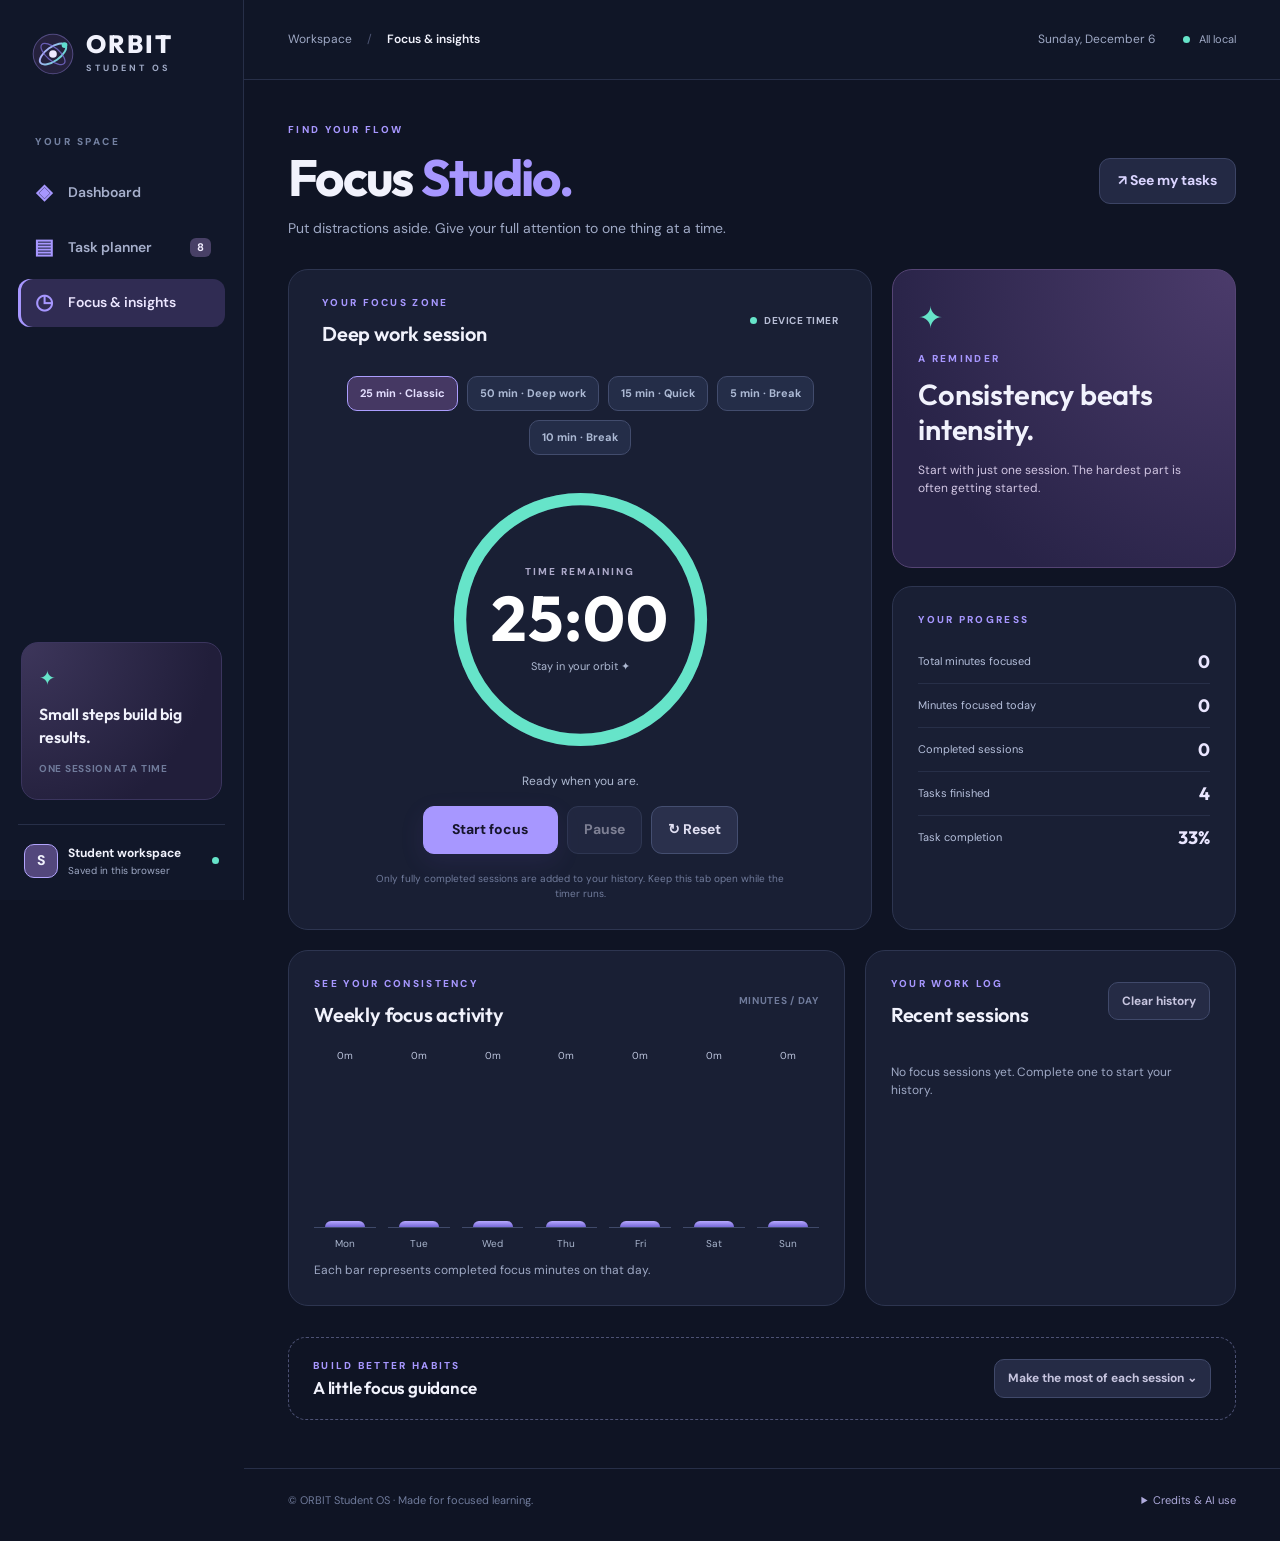
==== focus.html @ 2692228f "Initial ORBIT Student OS working version" ====
<!DOCTYPE html>
<html lang="en">
<head>
  <meta charset="UTF-8">
  <meta name="viewport" content="width=device-width, initial-scale=1.0">
  <meta name="description" content="Use a Pomodoro timer and see your study activity.">
  <title>Focus & insights · ORBIT Student OS</title>
  <link rel="icon" href="images/orbit-logo.svg" type="image/svg+xml">
  <link rel="preconnect" href="https://cdn.jsdelivr.net">
  <link href="https://cdn.jsdelivr.net/npm/bootstrap@5.3.3/dist/css/bootstrap.min.css" rel="stylesheet">
  <link rel="stylesheet" href="css/style.css">
</head>
<body data-page="focus">
  <div class="app-layout">
    <aside class="sidebar" aria-label="Application sidebar">
      <a class="brand-lockup" href="index.html"><img src="images/orbit-logo.svg" alt="ORBIT planet logo" width="48" height="48"><span><strong>ORBIT</strong><small>STUDENT OS</small></span></a>
      <div class="sidebar-section-label">YOUR SPACE</div>
      <nav aria-label="Main navigation" class="sidebar-nav"><a href="index.html" class="sidebar-link " ><span class="nav-glyph" aria-hidden="true">◈</span><span>Dashboard</span></a>
<a href="planner.html" class="sidebar-link " ><span class="nav-glyph" aria-hidden="true">▤</span><span>Task planner</span><span class="nav-count" id="navTaskCount">0</span></a>
<a href="focus.html" class="sidebar-link active" aria-current="page"><span class="nav-glyph" aria-hidden="true">◷</span><span>Focus & insights</span></a></nav>
      <div class="sidebar-bottom">
        <div class="sidebar-quote"><span class="quote-symbol">✦</span><p>Small steps build big results.</p><span class="muted-tiny">ONE SESSION AT A TIME</span></div>
        <div class="sidebar-user"><span class="avatar">S</span><span><strong>Student workspace</strong><small>Saved in this browser</small></span><span class="online-dot" aria-label="Local workspace"></span></div>
      </div>
    </aside>
    <div class="main-panel">
      <header class="topbar">
        <div class="topbar-breadcrumb">Workspace <span class="breadcrumb-separator">/</span> <strong>Focus & insights</strong></div>
        <div class="topbar-right"><span class="topbar-date" id="currentDate"></span><span class="status-dot" aria-hidden="true"></span><span class="status-label">All local</span></div>
      </header>
      <main class="content-shell" id="mainContent">
        
<section class="page-heading"><div><p class="eyebrow">FIND YOUR FLOW</p><h1>Focus <em>Studio.</em></h1><p class="section-intro">Put distractions aside. Give your full attention to one thing at a time.</p></div><a href="planner.html" class="secondary-link">↗ See my tasks</a></section>
<div class="focus-layout">
  <section class="panel focus-timer-panel" aria-labelledby="focusTimerTitle"><div class="panel-heading"><div><p class="eyebrow">YOUR FOCUS ZONE</p><h2 id="focusTimerTitle">Deep work session</h2></div><span class="focus-live"><span class="status-dot"></span> DEVICE TIMER</span></div>
    <div class="preset-row" role="group" aria-label="Choose focus duration"><button type="button" class="preset-button active" data-focus-minutes="25" aria-pressed="true">25 min · Classic</button><button type="button" class="preset-button" data-focus-minutes="50" aria-pressed="false">50 min · Deep work</button><button type="button" class="preset-button" data-focus-minutes="15" aria-pressed="false">15 min · Quick</button><button type="button" class="preset-button" data-focus-minutes="5" data-session-type="break" aria-pressed="false">5 min · Break</button><button type="button" class="preset-button" data-focus-minutes="10" data-session-type="break" aria-pressed="false">10 min · Break</button></div>
    <div class="timer-circle"><svg viewBox="0 0 240 240" class="timer-svg" role="img" aria-label="Time remaining progress ring"><circle cx="120" cy="120" r="98" class="timer-track"/><circle cx="120" cy="120" r="98" class="timer-progress" id="timerProgress"/></svg><div class="timer-digits"><span class="ring-label">TIME REMAINING</span><strong id="timerLabel" role="timer">25:00</strong><span>Stay in your orbit ✦</span></div></div>
    <p id="timerStatus" class="timer-status" aria-live="polite">Ready when you are.</p>
    <div class="timer-actions"><button type="button" class="primary-link button-as-link" id="startTimer">Start focus</button><button type="button" class="secondary-button" id="pauseTimer" disabled>Pause</button><button type="button" class="secondary-button" id="resetTimer">↻ Reset</button></div>
    <p class="fine-print">Only fully completed sessions are added to your history. Keep this tab open while the timer runs.</p>
  </section>
  <section class="focus-side"><div class="panel focus-motivation"><span class="tiny-star">✦</span><p class="eyebrow">A REMINDER</p><h2>Consistency beats intensity.</h2><p>Start with just one session. The hardest part is often getting started.</p></div>
  <div class="panel focus-summary"><p class="eyebrow">YOUR PROGRESS</p><div class="summary-line"><span>Total minutes focused</span><strong id="focusMinutes">0</strong></div><div class="summary-line"><span>Minutes focused today</span><strong id="todayFocus">0</strong></div><div class="summary-line"><span>Completed sessions</span><strong id="focusSessions">0</strong></div><div class="summary-line"><span>Tasks finished</span><strong id="finishedTasks">0</strong></div><div class="summary-line"><span>Task completion</span><strong id="focusCompletion">0%</strong></div></div></section>
</div>
<div class="focus-bottom">
 <section class="panel focus-chart-panel"><div class="panel-heading"><div><p class="eyebrow">SEE YOUR CONSISTENCY</p><h2>Weekly focus activity</h2></div><span class="muted-tiny">MINUTES / DAY</span></div><div id="focusWeekChart" class="focus-chart" role="img" aria-label="Focus minutes for the last seven days"></div><p class="helper-text">Each bar represents completed focus minutes on that day.</p></section>
 <section class="panel focus-history-panel"><div class="panel-heading"><div><p class="eyebrow">YOUR WORK LOG</p><h2>Recent sessions</h2></div><button type="button" id="clearSessions" class="ghost-button">Clear history</button></div><ul class="session-list" id="sessionHistory" aria-live="polite"></ul></section>
</div>
<section class="tip-section"><div><p class="eyebrow">BUILD BETTER HABITS</p><h2>A little focus guidance</h2></div><button type="button" class="subtle-button js-tips-toggle" aria-controls="focusTips" aria-expanded="false">Make the most of each session <span aria-hidden="true">⌄</span></button><div class="tips-panel" id="focusTips" hidden><p>Choose one task before starting. Mute notifications. Work until the timer finishes, then take a short screen break before the next session.</p></div></section>

      </main>
      <footer class="site-footer">
        <span>© ORBIT Student OS · Made for focused learning.</span>
        <details class="credits"><summary>Credits &amp; AI use</summary><p>Project designed and developed with assistance from ChatGPT (OpenAI). Uses Bootstrap 5 (MIT), jQuery 3.6.1 (MIT), and an original ORBIT SVG logo. All task examples are demo data. No user information is sent to a server.</p></details>
      </footer>
    </div>
  </div>
  <div id="globalToast" class="global-toast" role="status" aria-live="polite" hidden></div>
  <script src="vendor/jquery.min.js"></script>
  <script src="js/data.js"></script>
  <script src="js/storage.js"></script>
  <script src="js/effects.js"></script>
  <script src="js/app.js"></script>
  <script src="js/focus.js"></script>
</body>
</html>
---- css/style.css ----
/* ORBIT / Student OS
   Original visual design. Bootstrap provides form component structure, ORBIT styles the UI.
*/
@import url('https://fonts.googleapis.com/css2?family=DM+Sans:wght@400;500;600;700&family=Outfit:wght@400;500;600;700;800&display=swap');
:root {
  --bg: #0f1424; --sidebar: #111729; --surface: #191f34; --surface-2:#202740;
  --line: #2d3550; --line-soft: #272f48; --text:#f1f2fc; --muted:#9fa9c5;
  --muted-2:#707b9b; --lilac:#a797ff; --lilac-2:#7765de; --mint:#66e4c9;
  --coral:#ff939c; --gold:#ffd39d; --blue:#87bcff; --radius:20px;
}
* { box-sizing: border-box; }
html { scroll-behavior: auto; }
body { margin:0; min-width:0; background:var(--bg); color:var(--text); font-family:'DM Sans','Segoe UI',sans-serif; font-size:14px; line-height:1.55; }
button,input,select,textarea { font:inherit; }
button { cursor:pointer; }
button:disabled { cursor:not-allowed; opacity:.5; }
a { color:inherit; }
a:hover { color:var(--lilac); }
a,button,input,select,textarea,summary { -webkit-tap-highlight-color:transparent; }
:focus-visible { outline:3px solid var(--mint) !important; outline-offset:3px !important; }
[hidden] { display:none !important; }
.app-layout { display:grid; grid-template-columns:244px minmax(0,1fr); min-height:100vh; }
.sidebar { position:sticky; top:0; height:100vh; background:var(--sidebar); border-right:1px solid var(--line-soft); display:flex; flex-direction:column; padding:31px 18px 22px; z-index:10; }
.brand-lockup { display:flex; align-items:center; gap:10px; color:var(--text); text-decoration:none; padding:0 12px; }
.brand-lockup img { display:block; width:46px; height:46px; }
.brand-lockup strong { display:block; font:800 25px/1 'Outfit','Segoe UI',sans-serif; letter-spacing:2px; }
.brand-lockup small { display:block; font:700 9px/1.6 'DM Sans',sans-serif; letter-spacing:3px; color:var(--muted); margin-top:4px; }
.sidebar-section-label { color:#7380a0; font-size:10px; font-weight:800; letter-spacing:2.5px; padding:0 17px; margin:57px 0 19px; }
.sidebar-nav { display:flex; flex-direction:column; gap:7px; }
.sidebar-link { width:100%; padding:13px 14px; display:flex; gap:12px; align-items:center; text-decoration:none; border-radius:12px; color:#a6afcb; font-weight:600; transition:color .2s,background .2s; min-height:48px; }
.sidebar-link:hover { background:#20263c; color:var(--text); }
.sidebar-link.active { background:#302c53; color:#ebe6ff; box-shadow:inset 3px 0 0 var(--lilac); }
.nav-glyph { width:24px; font-size:21px; line-height:1; text-align:center; color:var(--lilac); flex-shrink:0; }
.nav-count { margin-left:auto; padding:1px 7px; border-radius:6px; background:#484066; color:#f3efff; font-size:11px; font-weight:700; }
.sidebar-bottom { margin-top:auto; }
.sidebar-quote { border:1px solid #3b355e; background:radial-gradient(circle at 0 0,#3d365b 0, #211e3a 75%); border-radius:17px; padding:20px 17px; margin:0 3px 24px; }
.quote-symbol { font-size:20px; color:var(--mint); }
.sidebar-quote p { margin:9px 0; max-width:145px; font:600 16px/1.4 'Outfit',sans-serif; }
.muted-tiny { color:var(--muted-2); font-size:10px; font-weight:700; letter-spacing:.7px; }
.sidebar-user { display:flex; align-items:center; gap:10px; border-top:1px solid var(--line-soft); padding:19px 6px 0; }
.sidebar-user strong { display:block; font-size:12px; color:var(--text); }
.sidebar-user small { display:block; font-size:10px; color:var(--muted); }
.avatar { flex:0 0 34px; width:34px; height:34px; display:grid; place-items:center; border:1px solid #b2a4fd; border-radius:10px; background:#53477c; font-weight:800; }
.online-dot,.status-dot { width:7px; height:7px; background:var(--mint); border-radius:50%; display:inline-block; }
.online-dot { margin-left:auto; }
.main-panel { display:flex; flex-direction:column; min-width:0; }
.topbar { height:80px; min-height:80px; padding:0 44px; display:flex; align-items:center; justify-content:space-between; gap:20px; border-bottom:1px solid var(--line-soft); background:#101627; }
.topbar-breadcrumb { color:var(--muted); font-size:12px; white-space:nowrap; }
.topbar-breadcrumb strong { color:var(--text); font-weight:600; }
.breadcrumb-separator { margin:0 12px; color:#4e5674; }
.topbar-right { display:flex; align-items:center; gap:9px; color:var(--muted); font-size:12px; white-space:nowrap; }
.topbar-date { margin-right:18px; }
.status-label { font-size:11px; }
.content-shell { padding:42px 44px 48px; width:100%; max-width:1520px; margin:0 auto; flex:1; min-width:0; }
.site-footer { border-top:1px solid var(--line-soft); padding:23px 44px 32px; color:var(--muted-2); font-size:11px; display:flex; justify-content:space-between; align-items:start; gap:24px; }
.credits { max-width:350px; text-align:right; color:var(--muted); }
.credits summary { cursor:pointer; color:#afabdc; }
.credits p { margin:8px 0 0; line-height:1.7; }
h1,h2,h3,h4 { font-family:'Outfit','Segoe UI',sans-serif; }
h1 { font-size:clamp(35px,4vw,51px); letter-spacing:-1.7px; line-height:1.1; font-weight:700; margin:0 0 13px; }
h1 em { font-style:normal; color:var(--lilac); }
h2 { font-size:20px; letter-spacing:-.2px; font-weight:600; margin:0; }
h3 { font-size:16px; }
p { margin-top:0; }
.eyebrow { margin:0 0 12px; color:var(--lilac); font-size:10px; font-weight:800; letter-spacing:2.3px; line-height:1.5; }
.section-intro { color:var(--muted); font-size:14px; max-width:510px; margin:0; }
.welcome-row,.page-heading { display:flex; gap:22px; justify-content:space-between; align-items:center; margin-bottom:31px; }
.primary-link,.secondary-link,.outline-link,.secondary-button { min-height:43px; display:inline-flex; align-items:center; justify-content:center; gap:10px; border-radius:11px; font-weight:700; text-decoration:none; transition:background .17s,transform .17s,border-color .17s; }
.primary-link { background:var(--lilac); color:#15142a; padding:12px 20px; border:1px solid var(--lilac); box-shadow:0 8px 25px #7051c31f; white-space:nowrap; }
.primary-link:hover { background:#c2b8ff; color:#17142b; transform:translateY(-1px); }
.button-as-link { font-size:14px; }
.secondary-link { background:#232944; border:1px solid #3c4465; padding:11px 18px; color:#dad4ff; white-space:nowrap; }
.secondary-link:hover { background:#343052; color:var(--text); }
.hero-panel { position:relative; overflow:hidden; border:1px solid #4c4072; border-radius:24px; background:linear-gradient(115deg,#2c2652 0%,#2c2551 38%,#1a2344 100%); min-height:306px; display:flex; align-items:center; justify-content:space-between; padding:38px 56px 35px 48px; isolation:isolate; }
.hero-orbit { position:absolute; border:1px solid #a391f523; border-radius:50%; pointer-events:none; z-index:-1; }
.hero-orbit-one { width:460px; height:460px; right:-130px; top:-120px; }
.hero-orbit-two { width:330px; height:330px; right:-75px; top:-40px; transform:rotate(35deg); }
.hero-kicker { color:#bfb4fa; font-size:10px; font-weight:800; letter-spacing:2px; margin-bottom:21px; }
.tiny-star { color:var(--mint); margin-right:7px; }
.hero-left { max-width:550px; padding-right:20px; }
.hero-left h2 { font-size:clamp(27px,3vw,41px); line-height:1.17; letter-spacing:-1px; font-weight:700; }
.hero-left h2 span { color:#baafff; }
.hero-left p { max-width:390px; color:#c4bfdf; margin:16px 0 25px; font-size:13px; line-height:1.7; }
.outline-link { border:1px solid #8071c3; padding:10px 15px; color:#eee9ff; font-size:12px; }
.outline-link:hover { border-color:#c2b8ff; background:#ffffff13; color:white; }
.hero-right { display:flex; flex-direction:column; align-items:center; gap:13px; min-width:220px; }
.ring-outer { --progress:0%; width:185px; aspect-ratio:1; border-radius:50%; display:grid; place-items:center; background:conic-gradient(var(--mint) var(--progress), #6f689f 0); box-shadow:0 16px 50px #080e2145; }
.ring-inner { background:#28294b; width:162px; aspect-ratio:1; border-radius:50%; display:flex; flex-direction:column; align-items:center; justify-content:center; }
.ring-label { font-size:10px; letter-spacing:2px; font-weight:800; color:#adaaca; }
.ring-inner strong { font:700 58px/1.1 'Outfit',sans-serif; letter-spacing:-2px; color:#fff; }
.ring-suffix { font-size:12px; color:#aca7cf; }
.hero-hint { color:#b2adcf; font-size:11px; text-align:center; }
.stat-grid { display:grid; grid-template-columns:repeat(4,minmax(0,1fr)); gap:15px; margin:20px 0 26px; }
.stat-card,.panel,.mini-stat { border:1px solid var(--line); background:var(--surface); border-radius:var(--radius); }
.stat-card { padding:19px 21px 20px; min-height:147px; }
.stat-header { color:#b0b7ce; display:flex; justify-content:space-between; align-items:center; gap:8px; font-size:11px; font-weight:600; }
.stat-icon { flex:0 0 33px; width:33px; height:33px; border-radius:10px; display:grid; place-items:center; font-size:16px; }
.stat-icon.lilac { color:#beb2ff; background:#53457842; }
.stat-icon.mint { color:var(--mint); background:#326c6145; }
.stat-icon.peach { color:var(--gold); background:#7759474f; }
.stat-icon.coral { color:var(--coral); background:#77454c4b; }
.stat-card strong { display:block; font:700 33px/1.2 'Outfit',sans-serif; margin:14px 0 5px; }
.stat-card small { color:var(--muted-2); font-size:10px; }
.dashboard-grid { display:grid; grid-template-columns:minmax(0,1.6fr) minmax(265px,1fr); gap:22px; align-items:start; }
.panel { padding:25px; min-width:0; }
.panel-heading { display:flex; justify-content:space-between; gap:15px; align-items:center; margin-bottom:21px; }
.panel-heading.compact { margin-bottom:17px; }
.panel-heading.compact h2 { font-size:16px; }
.text-link,.quiet-link { color:#bcb0ff; font-size:12px; font-weight:600; text-decoration:none; white-space:nowrap; }
.text-link:hover,.quiet-link:hover { color:#e4ddff; }
.search-wrap { position:relative; margin-bottom:9px; }
.search-wrap span { position:absolute; top:9px; left:14px; font-size:22px; color:var(--muted); line-height:1; }
.search-wrap input { background:#141b2e; border:1px solid #333d5a; color:var(--text); border-radius:10px; height:42px; width:100%; padding:0 14px 0 41px; outline:none; font-size:12px; }
.search-wrap input::placeholder { color:#8690ac; }
.search-wrap input:focus { border-color:var(--lilac); }
.upcoming-row { display:flex; align-items:center; gap:13px; padding:15px 0; border-bottom:1px solid var(--line-soft); }
.upcoming-row:last-child { border-bottom:none; }
.upcoming-symbol { flex:0 0 36px; height:36px; border:1px solid #5b5382; background:#302a4a; color:#c5baff; border-radius:12px; display:grid; place-items:center; font-weight:700; }
.upcoming-copy { flex:1; min-width:0; }
.upcoming-name { margin:0 0 1px; font-size:14px; font-weight:600; overflow-wrap:anywhere; }
.upcoming-meta { margin:0; font-size:11px; color:var(--muted); }
.due-pill { flex-shrink:0; color:#acbce1; background:#252d47; font-size:10px; padding:6px 9px; border-radius:8px; font-weight:700; white-space:nowrap; }
.due-pill.due-soon { color:#ffd0b4; background:#4d3541; }
.dashboard-right { display:grid; gap:18px; }
.recommendation-panel { background:linear-gradient(145deg,#27244a,#1d2340 76%); border-color:#514370; }
.recommendation-panel h2 { font-size:21px; overflow-wrap:anywhere; }
.recommendation-panel p:not(.eyebrow) { margin:9px 0 20px; color:var(--muted); font-size:12px; }
.accent-text { color:var(--mint); font-weight:800; }
.meter { height:10px; width:100%; background:#353c58; border-radius:12px; overflow:hidden; }
.meter-fill { height:100%; background:linear-gradient(90deg,var(--lilac),var(--mint)); width:0; border-radius:12px; transition:width .35s; }
.helper-text { color:var(--muted); font-size:12px; line-height:1.65; margin:9px 0 0; }
.week-activity { display:flex; align-items:end; height:92px; gap:11px; padding:6px 4px 0; }
.week-column { display:flex; align-items:center; justify-content:end; flex-direction:column; flex:1; height:100%; gap:9px; min-width:0; }
.week-bar { background:linear-gradient(180deg,#b3a4ff,#6b64a8); width:min(23px,100%); border-radius:5px 5px 2px 2px; min-height:6px; flex-shrink:0; }
.week-label { font-size:9px; color:var(--muted); }
.tip-section { margin:31px 0 0; border:1px dashed #4d5275; padding:20px 24px; border-radius:18px; display:flex; flex-wrap:wrap; justify-content:space-between; align-items:center; gap:15px; }
.tip-section h2 { font-size:17px; }
.tip-section .eyebrow { margin-bottom:5px; }
.subtle-button,.ghost-button { border:1px solid #40496a; color:#c7c5df; background:#252b45; border-radius:10px; padding:9px 13px; font-size:12px; font-weight:700; }
.subtle-button:hover,.ghost-button:hover { background:#363b5b; color:var(--text); border-color:#6f6797; }
.tips-panel { display:none; flex:1 0 100%; border-top:1px solid var(--line); padding-top:14px; color:var(--muted); }
.tips-panel p { margin:4px 0; font-size:12px; }
.demo-note { color:#a8afd0; background:#1b2034; border-radius:12px; font-size:11px; padding:13px 17px; margin-top:24px; }
.demo-note strong { color:#dcd8fa; }
/* Planner */
.page-heading { margin-bottom:29px; }
.mini-stat-grid { display:grid; grid-template-columns:repeat(3,1fr); gap:16px; margin-bottom:23px; }
.mini-stat { padding:15px 21px; display:flex; justify-content:space-between; align-items:center; }
.mini-stat span { font-size:12px; color:var(--muted); }
.mini-stat strong { font:700 28px 'Outfit',sans-serif; }
.planner-layout { display:grid; grid-template-columns:minmax(0,1.65fr) minmax(305px,.95fr); align-items:start; gap:22px; }
.planner-list-panel,.task-form-panel { padding:24px; }
.counter-label { background:#292c4c; color:#d1c9ff; padding:6px 10px; border-radius:8px; font-size:11px; white-space:nowrap; }
.filter-grid { display:grid; grid-template-columns:repeat(3,minmax(0,1fr)); gap:12px; }
.filter-field { min-width:0; }
.filter-field label { display:block; font-size:11px; font-weight:700; color:#b7bfd7; margin-bottom:5px; }
.filter-field:last-child { grid-column:auto; }
.filter-search { grid-column:1 / -1; grid-row:auto; }
.filter-search input { height:43px; min-height:43px; }
.form-control,.form-select { background-color:#151c2f; color:#f0f2ff; border:1px solid #38415f; border-radius:10px; padding:10px 12px; min-height:43px; font-size:12px; box-shadow:none; }
.form-control::placeholder { color:#7f8aa9; opacity:1; }
.form-control:focus,.form-select:focus { background:#192038; border-color:#a99aff; box-shadow:0 0 0 3px #b2a0ff23; color:#fff; }
.form-select { background-color:#151c2f; color-scheme:dark; }
.form-select option { color:#fff; background:#182039; }
.form-control[type=date] { color-scheme:dark; }
.form-control.is-invalid,.form-select.is-invalid { border-color:var(--coral); background-image:none; padding-right:12px; }
.filters-footer { display:flex; flex-wrap:wrap; justify-content:space-between; gap:10px; margin:15px 0 19px; }
.task-grid { display:grid; grid-template-columns:repeat(2,minmax(0,1fr)); gap:13px; }
.task-card { display:flex; flex-direction:column; min-width:0; padding:17px; border:1px solid #333c59; border-radius:15px; background:#1d253b; transition:transform .18s,border-color .18s; }
.task-card:hover { border-color:#63588e; transform:translateY(-2px); }
.task-card.task-done { opacity:.78; }
.task-card.task-done .task-title { text-decoration:line-through; text-decoration-color:#aaa1cc; }
.task-top { display:flex; justify-content:space-between; gap:7px; align-items:start; flex-wrap:wrap; margin-bottom:11px; }
.task-badge { border-radius:7px; font-size:10px; font-weight:700; padding:4px 7px; }
.subject-tag { color:#c9c4fa; background:#393452; }
.priority-high { color:#ffc2c9; background:#59373e; }
.priority-medium { color:#ffdeaa; background:#584936; }
.priority-low { color:#a6f0dc; background:#2f594d; }
.task-title { font-size:16px; font-weight:600; overflow-wrap:anywhere; margin:0 0 7px; line-height:1.36; }
.task-note { color:var(--muted); font-size:11px; margin:0 0 17px; overflow-wrap:anywhere; }
.task-details { margin-top:auto; display:flex; flex-direction:column; gap:5px; color:var(--muted); font-size:11px; }
.urgent-date { color:var(--coral); }
.task-buttons { display:flex; gap:6px; flex-wrap:wrap; margin-top:15px; padding-top:13px; border-top:1px solid #384159; }
.mini-button { background:#292f4b; color:#d4d4ec; border:1px solid #424a69; font-size:10px; font-weight:700; border-radius:7px; padding:6px 8px; }
.mini-button:hover { background:#3f4261; color:#fff; }
.mini-button.mini-danger { color:#ffbeca; }
.mini-button.mini-danger:hover { background:#5a3948; }
.empty-state { color:var(--muted); font-size:12px; padding:15px 0; margin:0; }
.empty-message { margin-top:10px; padding:55px 15px; text-align:center; border:1px dashed #525b79; border-radius:15px; }
.empty-message > span { font-size:38px; color:var(--lilac); }
.empty-message h3 { font-size:19px; }
.empty-message p { color:var(--muted); font-size:12px; }
.task-form-panel { position:sticky; top:15px; }
.task-form-panel h2 { font-size:22px; }
.task-form-panel .helper-text { margin-bottom:18px; }
.form-group { margin-bottom:12px; min-width:0; }
.form-label { display:block; color:#d9ddf0; margin-bottom:5px; font-size:11px; font-weight:700; }
.required { color:#fdaab3; }
.field-error { min-height:2px; margin-top:4px; color:#ffa9b5; font-size:10px; line-height:1.4; }
.form-split { display:grid; grid-template-columns:1fr 1fr; gap:11px; }
textarea.form-control { resize:vertical; min-height:70px; }
.form-disclaimer { color:var(--muted-2); font-size:10px; margin:0 0 14px; }
.form-submit { border:0; width:100%; }
.form-cancel { width:100%; margin-top:9px; }
.form-status { color:var(--mint); font-size:11px; font-weight:700; margin-top:10px; line-height:1.5; }
/* Focus */
.focus-layout { display:grid; grid-template-columns:minmax(0,1.7fr) minmax(260px,1fr); gap:20px; align-items:stretch; }
.focus-timer-panel { padding:25px 33px 27px; }
.focus-live { color:#b8bed6; font-size:10px; letter-spacing:.5px; font-weight:700; display:flex; align-items:center; gap:7px; }
.preset-row { display:flex; flex-wrap:wrap; justify-content:center; gap:9px; margin:30px auto 17px; }
.preset-button { background:#242d48; border:1px solid #424c6d; color:#acb9d4; padding:8px 12px; font-size:11px; border-radius:10px; font-weight:700; }
.preset-button:hover { color:#fff; background:#353a5d; }
.preset-button.active { background:#453863; color:#e4dfff; border-color:#ab9dfe; }
.timer-circle { position:relative; width:min(295px,85%); margin:10px auto 4px; aspect-ratio:1; display:grid; place-items:center; }
.timer-svg { width:100%; height:100%; overflow:visible; transform:rotate(-90deg); }
.timer-track { fill:none; stroke:#373a59; stroke-width:10; }
.timer-progress { fill:none; stroke:var(--mint); stroke-width:10; stroke-linecap:round; transition:stroke-dashoffset .2s; }
.timer-digits { position:absolute; display:flex; align-items:center; flex-direction:column; justify-content:center; }
.timer-digits strong { color:#fff; font:700 clamp(43px,5vw,63px)/1.25 'Outfit',sans-serif; letter-spacing:1px; }
.timer-digits>span:last-child { color:#adb8d1; font-size:11px; }
.timer-status { color:#aeb9d1; text-align:center; font-size:12px; min-height:19px; margin:5px auto 15px; }
.timer-actions { display:flex; justify-content:center; flex-wrap:wrap; gap:9px; }
.timer-actions .primary-link { min-width:135px; }
.secondary-button { color:#e0dff2; padding:10px 16px; border:1px solid #444e70; background:#2a304c; }
.secondary-button:hover { background:#3d4465; color:#fff; }
.fine-print { text-align:center; color:var(--muted-2); font-size:10px; max-width:430px; margin:17px auto 0; }
.focus-side { display:grid; gap:18px; }
.focus-motivation { background:radial-gradient(circle at 100% 0%,#4b3b6b,#282347 80%); border-color:#554474; }
.focus-motivation .tiny-star { font-size:30px; display:block; margin:0 0 10px; }
.focus-motivation h2 { max-width:250px; font-size:29px; line-height:1.18; }
.focus-motivation p:last-child { font-size:12px; color:#d1c6e3; margin:14px 0 0; }
.focus-summary .eyebrow { margin-bottom:13px; }
.summary-line { display:flex; justify-content:space-between; align-items:center; gap:10px; border-bottom:1px solid var(--line-soft); padding:10px 0; }
.summary-line:last-child { border-bottom:0; }
.summary-line span { color:#b5bfdb; font-size:11px; }
.summary-line strong { color:#eae6ff; font:700 18px 'Outfit',sans-serif; }
.focus-bottom { display:grid; grid-template-columns:minmax(0,1.5fr) minmax(260px,1fr); gap:20px; margin-top:20px; }
.focus-chart { height:204px; display:grid; grid-template-columns:repeat(7,minmax(0,1fr)); gap:12px; align-items:stretch; margin-top:17px; }
.chart-column { height:100%; min-width:0; display:flex; flex-direction:column; gap:8px; align-items:center; }
.chart-value { font-size:10px; color:#bcc4dc; }
.chart-bar-container { display:flex; align-items:end; justify-content:center; flex:1; width:100%; border-bottom:1px solid #3f4969; }
.chart-bar { background:linear-gradient(180deg,#b6a8ff,#7668d7); border-radius:7px 7px 0 0; width:min(40px,65%); min-height:5px; transition:height .2s; }
.chart-day { font-size:10px; color:#aab6ce; }
.session-list { margin:0; padding:0; list-style:none; }
.session-item { display:flex; justify-content:space-between; padding:12px 0; border-bottom:1px solid var(--line-soft); gap:10px; }
.session-item:last-child { border-bottom:0; }
.session-info { display:flex; flex-direction:column; }
.session-info strong { font-size:12px; }
.session-info span { color:var(--muted); font-size:10px; }
.session-check { color:var(--mint); font-weight:800; }
/* Jquery feedback toast */
.global-toast { position:fixed; right:22px; bottom:22px; z-index:100; max-width:min(390px,calc(100vw - 44px)); padding:14px 20px; border-radius:13px; color:#f6f8ff; box-shadow:0 10px 38px #0009; font-size:13px; font-weight:700; }
.toast-success { background:#295c52; border:1px solid #59c9aa; }
.toast-error { background:#633846; border:1px solid #fda5b2; }
@media(max-width:1160px) {
 .app-layout { grid-template-columns:215px minmax(0,1fr); }
 .topbar { padding:0 25px; }
 .content-shell { padding:32px 25px 40px; }
 .site-footer { padding-left:25px; padding-right:25px; }
 .hero-panel { padding:35px; }
 .hero-right { min-width:170px; }
 .ring-outer { width:157px; }
 .ring-inner { width:138px; }
 .ring-inner strong { font-size:49px; }
 .stat-card { padding:16px 13px; }
 .stat-header { font-size:10px; }
 .planner-layout { grid-template-columns:minmax(0,1fr) minmax(275px,.9fr); }
 .task-grid { grid-template-columns:1fr; }
}
@media(max-width:860px) {
 .app-layout { grid-template-columns:minmax(0,1fr); }
 .sidebar { position:relative; height:auto; padding:14px 20px 10px; border-right:0; border-bottom:1px solid var(--line); }
 .brand-lockup { padding:0; }
 .brand-lockup img { width:40px; height:40px; }
 .brand-lockup strong { font-size:21px; }
 .brand-lockup small { font-size:8px; }
 .sidebar-section-label,.sidebar-bottom { display:none; }
 .sidebar-nav { flex-direction:row; overflow-x:auto; margin-top:12px; scrollbar-width:thin; gap:5px; padding-bottom:4px; }
 .sidebar-link { flex:1 0 auto; width:auto; min-height:39px; padding:7px 12px; gap:7px; border-radius:8px; font-size:12px; }
 .sidebar-link.active { box-shadow:inset 0 -2px 0 var(--lilac); }
 .nav-glyph { width:18px; font-size:17px; }
 .topbar { height:53px; min-height:53px; }
 .content-shell { padding-top:27px; }
 .dashboard-grid,.planner-layout,.focus-layout,.focus-bottom { grid-template-columns:minmax(0,1fr); }
 .task-grid { grid-template-columns:repeat(2,minmax(0,1fr)); }
 .task-form-panel { position:static; }
 .dashboard-right { grid-template-columns:repeat(2,minmax(0,1fr)); }
 .dashboard-right .recommendation-panel { grid-column:1 / -1; }
 .focus-side { grid-template-columns:repeat(2,minmax(0,1fr)); }
 .panel { padding:20px; }
}
@media(max-width:600px) {
 .sidebar { padding:12px 15px 8px; }
 .sidebar-link { font-size:11px; padding:8px 9px; }
 .nav-count { padding:0 5px; }
 .topbar { padding:0 17px; }
 .topbar-date { display:none; }
 .content-shell { padding:22px 15px 32px; }
 .welcome-row,.page-heading { flex-direction:column; align-items:flex-start; gap:19px; margin-bottom:24px; }
 .welcome-row .primary-link,.page-heading .primary-link { width:100%; }
 h1 { font-size:36px; }
 .hero-panel { padding:27px 24px 29px; flex-direction:column; align-items:start; gap:28px; }
 .hero-left { padding:0; }
 .hero-left h2 { font-size:31px; }
 .hero-right { width:100%; }
 .ring-outer { width:145px; }
 .ring-inner { width:127px; }
 .ring-inner strong { font-size:43px; }
 .stat-grid { grid-template-columns:repeat(2,minmax(0,1fr)); gap:11px; }
 .stat-card { min-height:121px; }
 .stat-card strong { font-size:28px; }
 .dashboard-right,.focus-side,.mini-stat-grid { grid-template-columns:minmax(0,1fr); }
 .dashboard-right .recommendation-panel { grid-column:auto; }
 .mini-stat-grid { gap:9px; }
 .mini-stat { padding:10px 15px; }
 .task-grid { grid-template-columns:minmax(0,1fr); }
 .filter-grid { grid-template-columns:repeat(2,minmax(0,1fr)); }
 .filter-search { grid-column:1 / -1; grid-row:auto; }
 .filter-field:last-child { grid-column:auto; }
 .filter-search input { height:43px; }
 .upcoming-row { gap:9px; }
 .upcoming-symbol { flex-basis:31px; height:31px; }
 .upcoming-name { font-size:12px; }
 .due-pill { font-size:9px; padding:5px; }
 .focus-timer-panel { padding:20px 14px; }
 .focus-timer-panel .panel-heading { align-items:flex-start; }
 .focus-live { font-size:9px; }
 .preset-button { padding:7px 8px; }
 .timer-circle { width:min(280px,90%); }
 .focus-chart { gap:5px; }
 .tip-section { padding:18px; }
 .site-footer { flex-direction:column; padding:20px 15px 25px; gap:10px; }
 .credits { text-align:left; }
}
@media(prefers-reduced-motion:reduce) { *,*::before,*::after { scroll-behavior:auto !important; transition-duration:.01ms !important; animation-duration:.01ms !important; } }
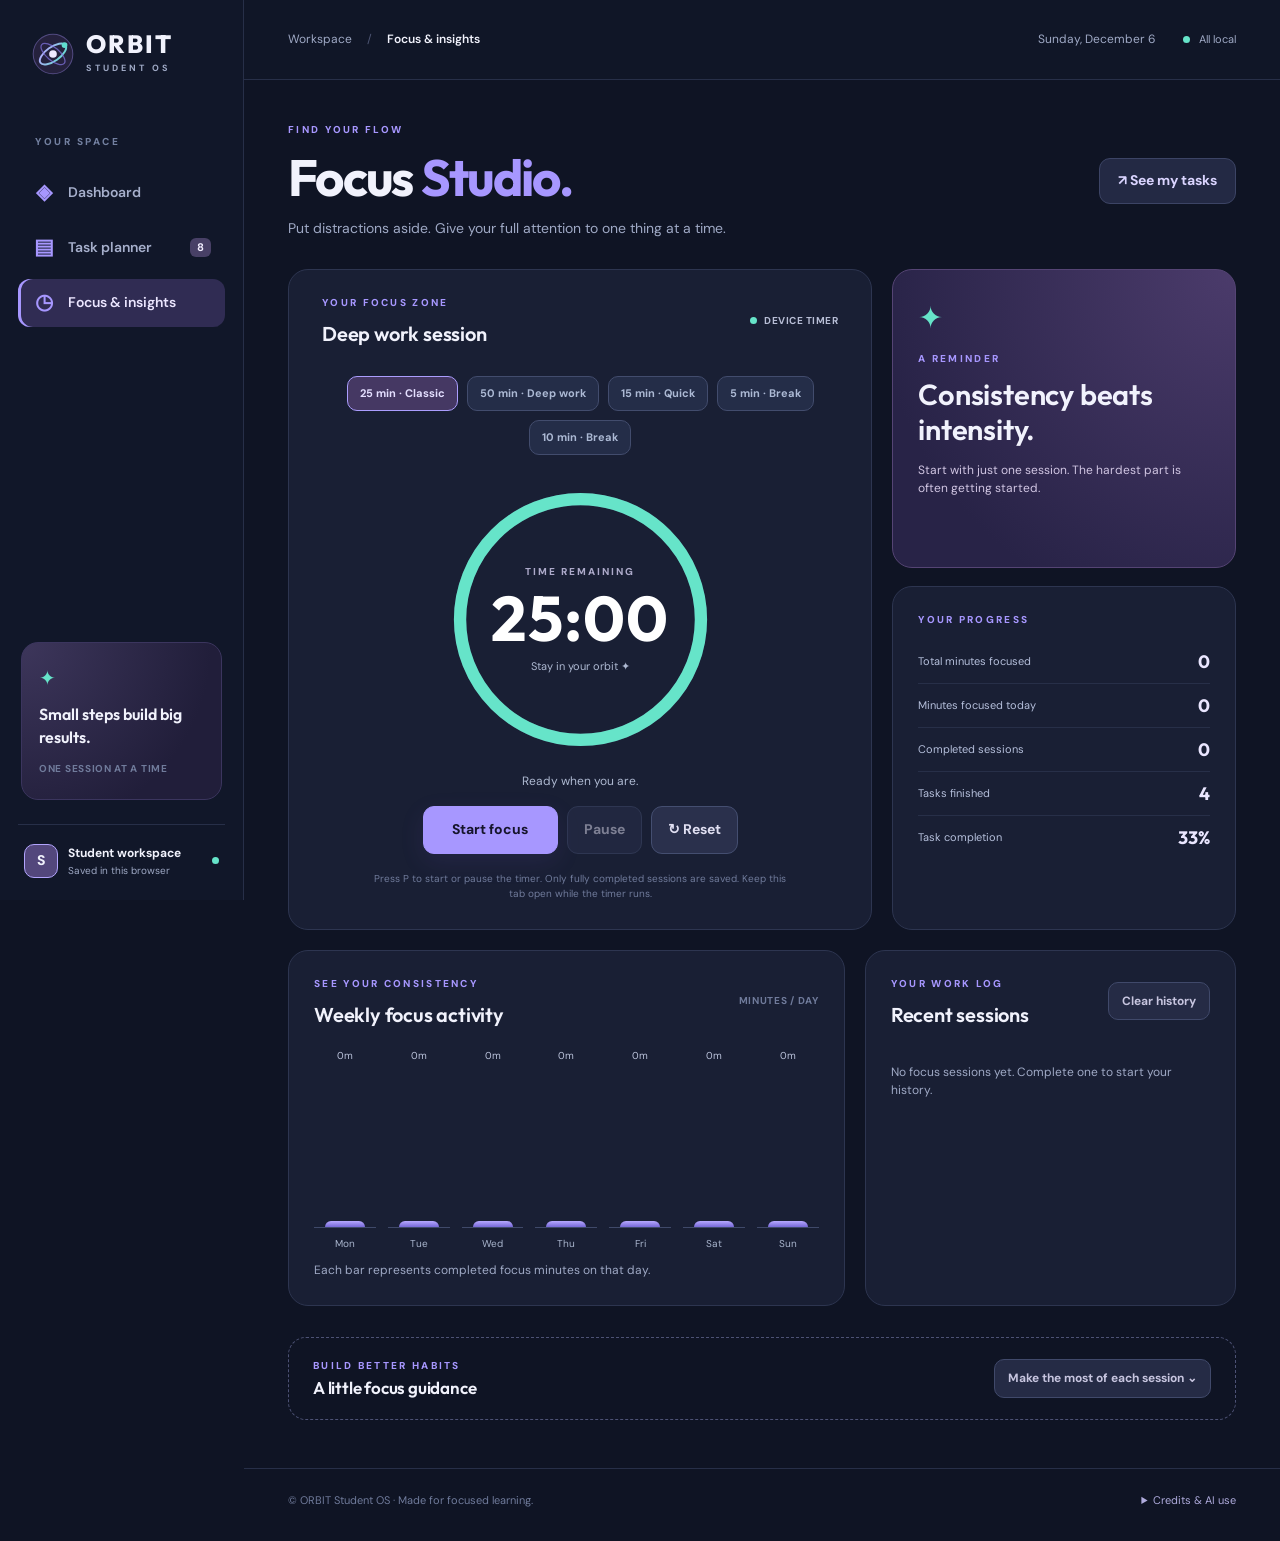
==== commit ecc78809: "Add keyboard shortcut for focus timer" ====
--- a/focus.html
+++ b/focus.html
@@ -11,6 +11,7 @@
   <link rel="stylesheet" href="css/style.css">
 </head>
 <body data-page="focus">
+  <a class="skip-link" href="#mainContent">Skip to main content</a>
   <div class="app-layout">
     <aside class="sidebar" aria-label="Application sidebar">
       <a class="brand-lockup" href="index.html"><img src="images/orbit-logo.svg" alt="ORBIT planet logo" width="48" height="48"><span><strong>ORBIT</strong><small>STUDENT OS</small></span></a>
@@ -37,7 +38,11 @@
     <div class="timer-circle"><svg viewBox="0 0 240 240" class="timer-svg" role="img" aria-label="Time remaining progress ring"><circle cx="120" cy="120" r="98" class="timer-track"/><circle cx="120" cy="120" r="98" class="timer-progress" id="timerProgress"/></svg><div class="timer-digits"><span class="ring-label">TIME REMAINING</span><strong id="timerLabel" role="timer">25:00</strong><span>Stay in your orbit ✦</span></div></div>
     <p id="timerStatus" class="timer-status" aria-live="polite">Ready when you are.</p>
     <div class="timer-actions"><button type="button" class="primary-link button-as-link" id="startTimer">Start focus</button><button type="button" class="secondary-button" id="pauseTimer" disabled>Pause</button><button type="button" class="secondary-button" id="resetTimer">↻ Reset</button></div>
-    <p class="fine-print">Only fully completed sessions are added to your history. Keep this tab open while the timer runs.</p>
+    <p class="fine-print">
+    Press P to start or pause the timer.
+    Only fully completed sessions are saved.
+    Keep this tab open while the timer runs.
+</p>
   </section>
   <section class="focus-side"><div class="panel focus-motivation"><span class="tiny-star">✦</span><p class="eyebrow">A REMINDER</p><h2>Consistency beats intensity.</h2><p>Start with just one session. The hardest part is often getting started.</p></div>
   <div class="panel focus-summary"><p class="eyebrow">YOUR PROGRESS</p><div class="summary-line"><span>Total minutes focused</span><strong id="focusMinutes">0</strong></div><div class="summary-line"><span>Minutes focused today</span><strong id="todayFocus">0</strong></div><div class="summary-line"><span>Completed sessions</span><strong id="focusSessions">0</strong></div><div class="summary-line"><span>Tasks finished</span><strong id="finishedTasks">0</strong></div><div class="summary-line"><span>Task completion</span><strong id="focusCompletion">0%</strong></div></div></section>
--- a/css/style.css
+++ b/css/style.css
@@ -333,3 +333,18 @@
  .credits { text-align:left; }
 }
 @media(prefers-reduced-motion:reduce) { *,*::before,*::after { scroll-behavior:auto !important; transition-duration:.01ms !important; animation-duration:.01ms !important; } }
+.skip-link {
+    position: fixed;
+    top: 12px;
+    left: 12px;
+    z-index: 9999;
+    padding: 10px 16px;
+    background: #66e4c9;
+    color: #101625;
+    border-radius: 10px;
+    transform: translateY(-150%);
+}
+
+.skip-link:focus {
+    transform: translateY(0);
+}
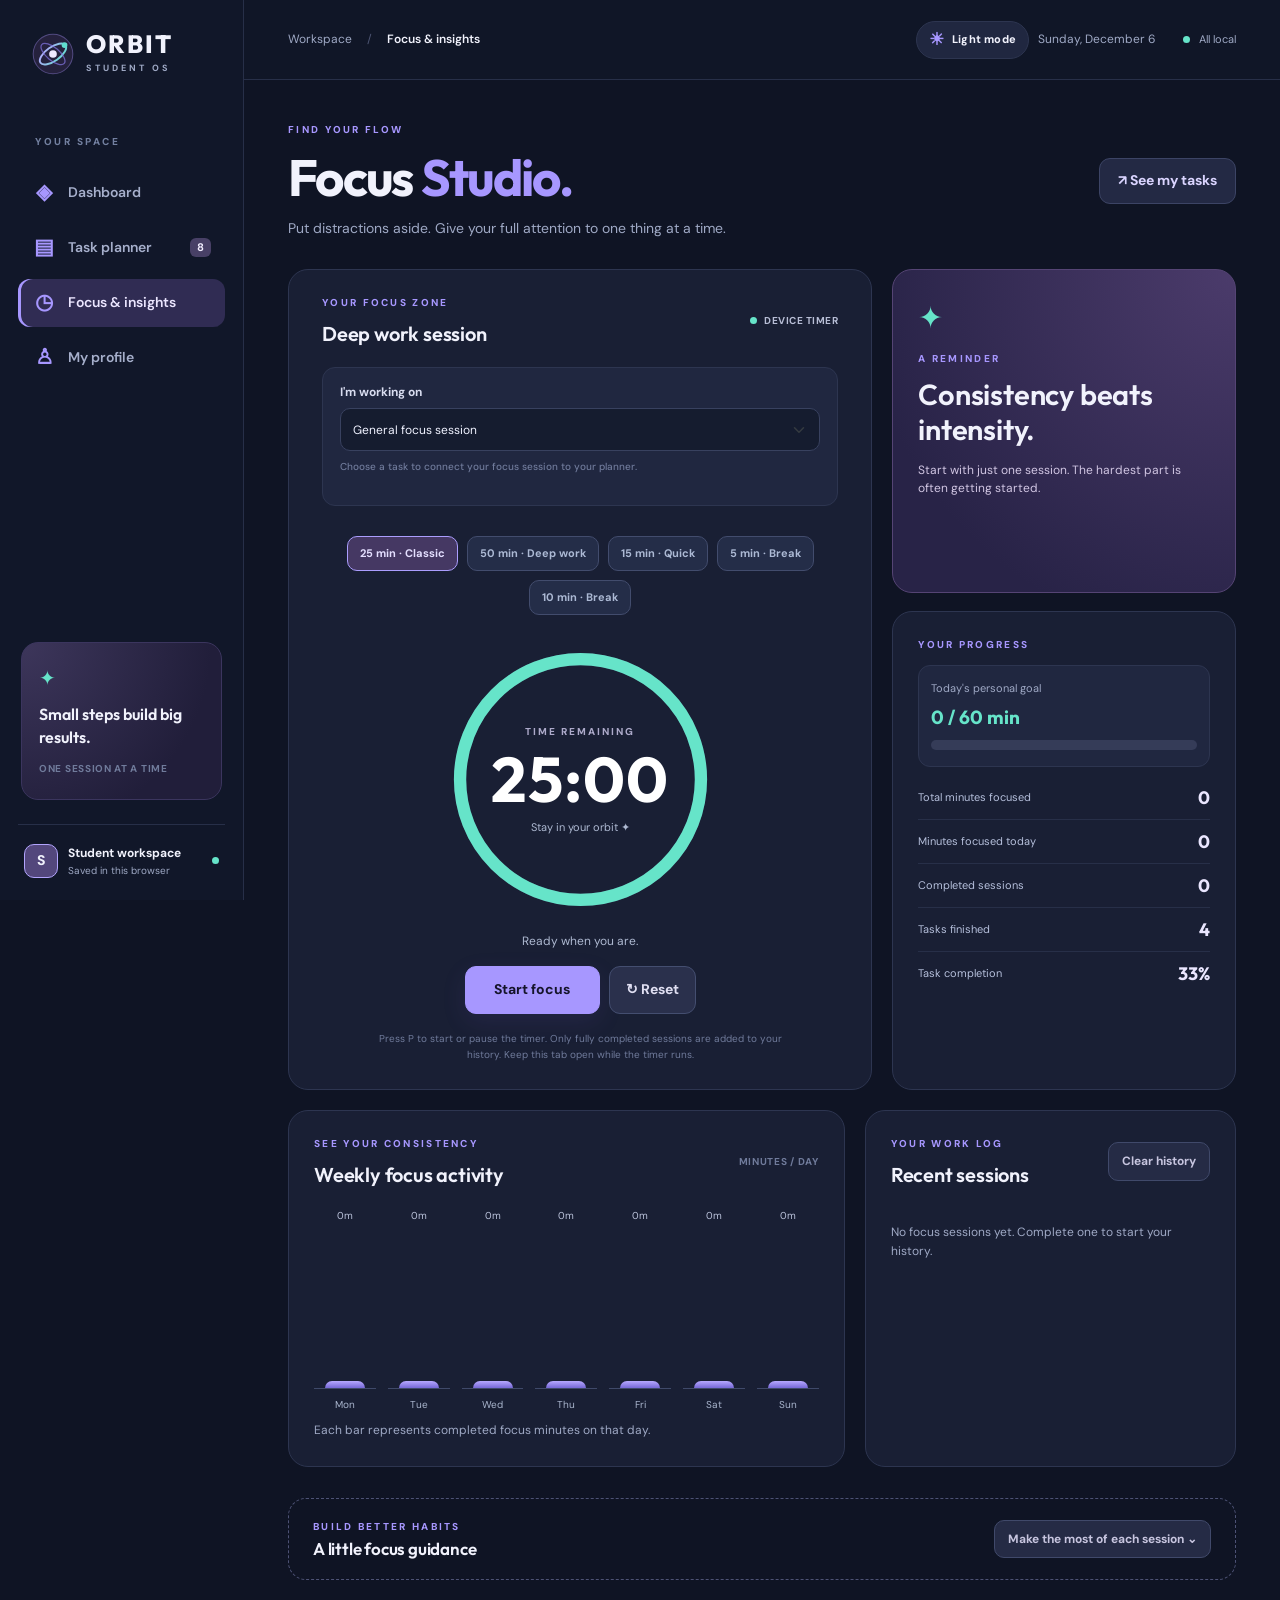
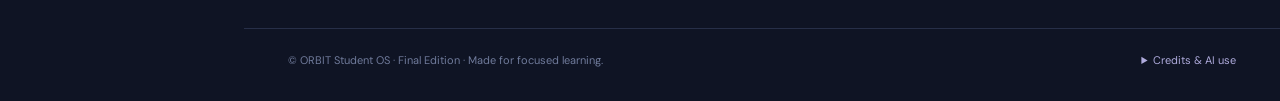
==== commit e29a9293: "Upgrade ORBIT to Final Edition" ====
--- a/focus.html
+++ b/focus.html
@@ -8,7 +8,9 @@
   <link rel="icon" href="images/orbit-logo.svg" type="image/svg+xml">
   <link rel="preconnect" href="https://cdn.jsdelivr.net">
   <link href="https://cdn.jsdelivr.net/npm/bootstrap@5.3.3/dist/css/bootstrap.min.css" rel="stylesheet">
+  <script src="js/theme-init.js"></script>
   <link rel="stylesheet" href="css/style.css">
+  <link rel="stylesheet" href="css/final.css">
 </head>
 <body data-page="focus">
   <a class="skip-link" href="#mainContent">Skip to main content</a>
@@ -18,34 +20,31 @@
       <div class="sidebar-section-label">YOUR SPACE</div>
       <nav aria-label="Main navigation" class="sidebar-nav"><a href="index.html" class="sidebar-link " ><span class="nav-glyph" aria-hidden="true">◈</span><span>Dashboard</span></a>
 <a href="planner.html" class="sidebar-link " ><span class="nav-glyph" aria-hidden="true">▤</span><span>Task planner</span><span class="nav-count" id="navTaskCount">0</span></a>
-<a href="focus.html" class="sidebar-link active" aria-current="page"><span class="nav-glyph" aria-hidden="true">◷</span><span>Focus & insights</span></a></nav>
+<a href="focus.html" class="sidebar-link active" aria-current="page"><span class="nav-glyph" aria-hidden="true">◷</span><span>Focus & insights</span></a><a href="profile.html" class="sidebar-link"><span class="nav-glyph" aria-hidden="true">♙</span><span>My profile</span></a></nav>
       <div class="sidebar-bottom">
         <div class="sidebar-quote"><span class="quote-symbol">✦</span><p>Small steps build big results.</p><span class="muted-tiny">ONE SESSION AT A TIME</span></div>
-        <div class="sidebar-user"><span class="avatar">S</span><span><strong>Student workspace</strong><small>Saved in this browser</small></span><span class="online-dot" aria-label="Local workspace"></span></div>
+        <div class="sidebar-user"><span class="avatar" id="workspaceAvatar">S</span><span><strong id="workspaceName">Student workspace</strong><small>Saved in this browser</small></span><span class="online-dot" aria-label="Local workspace"></span></div>
       </div>
     </aside>
     <div class="main-panel">
       <header class="topbar">
         <div class="topbar-breadcrumb">Workspace <span class="breadcrumb-separator">/</span> <strong>Focus & insights</strong></div>
-        <div class="topbar-right"><span class="topbar-date" id="currentDate"></span><span class="status-dot" aria-hidden="true"></span><span class="status-label">All local</span></div>
+        <div class="topbar-right"><button type="button" id="themeToggle" class="theme-toggle" aria-label="Switch to light mode" aria-pressed="false"><span class="theme-symbol" aria-hidden="true">☀</span><span class="theme-copy">Light mode</span></button><span class="topbar-date" id="currentDate"></span><span class="status-dot" aria-hidden="true"></span><span class="status-label">All local</span></div>
       </header>
       <main class="content-shell" id="mainContent">
         
 <section class="page-heading"><div><p class="eyebrow">FIND YOUR FLOW</p><h1>Focus <em>Studio.</em></h1><p class="section-intro">Put distractions aside. Give your full attention to one thing at a time.</p></div><a href="planner.html" class="secondary-link">↗ See my tasks</a></section>
 <div class="focus-layout">
   <section class="panel focus-timer-panel" aria-labelledby="focusTimerTitle"><div class="panel-heading"><div><p class="eyebrow">YOUR FOCUS ZONE</p><h2 id="focusTimerTitle">Deep work session</h2></div><span class="focus-live"><span class="status-dot"></span> DEVICE TIMER</span></div>
+    <div class="focus-task-selector"><label for="focusTaskSelect" class="form-label">I'm working on</label><select id="focusTaskSelect" class="form-select"><option value="">General focus session</option></select><p id="selectedTaskHint" class="muted-tiny">Choose a task to connect your focus session to your planner.</p></div>
     <div class="preset-row" role="group" aria-label="Choose focus duration"><button type="button" class="preset-button active" data-focus-minutes="25" aria-pressed="true">25 min · Classic</button><button type="button" class="preset-button" data-focus-minutes="50" aria-pressed="false">50 min · Deep work</button><button type="button" class="preset-button" data-focus-minutes="15" aria-pressed="false">15 min · Quick</button><button type="button" class="preset-button" data-focus-minutes="5" data-session-type="break" aria-pressed="false">5 min · Break</button><button type="button" class="preset-button" data-focus-minutes="10" data-session-type="break" aria-pressed="false">10 min · Break</button></div>
     <div class="timer-circle"><svg viewBox="0 0 240 240" class="timer-svg" role="img" aria-label="Time remaining progress ring"><circle cx="120" cy="120" r="98" class="timer-track"/><circle cx="120" cy="120" r="98" class="timer-progress" id="timerProgress"/></svg><div class="timer-digits"><span class="ring-label">TIME REMAINING</span><strong id="timerLabel" role="timer">25:00</strong><span>Stay in your orbit ✦</span></div></div>
     <p id="timerStatus" class="timer-status" aria-live="polite">Ready when you are.</p>
-    <div class="timer-actions"><button type="button" class="primary-link button-as-link" id="startTimer">Start focus</button><button type="button" class="secondary-button" id="pauseTimer" disabled>Pause</button><button type="button" class="secondary-button" id="resetTimer">↻ Reset</button></div>
-    <p class="fine-print">
-    Press P to start or pause the timer.
-    Only fully completed sessions are saved.
-    Keep this tab open while the timer runs.
-</p>
+    <div class="timer-actions"><button type="button" class="primary-link button-as-link" id="startTimer">Start focus</button><button type="button" class="secondary-button" id="pauseTimer" hidden>Pause</button><button type="button" class="secondary-button" id="resetTimer">↻ Reset</button></div>
+    <p class="fine-print">Press P to start or pause the timer. Only fully completed sessions are added to your history. Keep this tab open while the timer runs.</p>
   </section>
   <section class="focus-side"><div class="panel focus-motivation"><span class="tiny-star">✦</span><p class="eyebrow">A REMINDER</p><h2>Consistency beats intensity.</h2><p>Start with just one session. The hardest part is often getting started.</p></div>
-  <div class="panel focus-summary"><p class="eyebrow">YOUR PROGRESS</p><div class="summary-line"><span>Total minutes focused</span><strong id="focusMinutes">0</strong></div><div class="summary-line"><span>Minutes focused today</span><strong id="todayFocus">0</strong></div><div class="summary-line"><span>Completed sessions</span><strong id="focusSessions">0</strong></div><div class="summary-line"><span>Tasks finished</span><strong id="finishedTasks">0</strong></div><div class="summary-line"><span>Task completion</span><strong id="focusCompletion">0%</strong></div></div></section>
+  <div class="panel focus-summary"><p class="eyebrow">YOUR PROGRESS</p><div class="daily-goal-focus"><span>Today's personal goal</span><strong id="focusGoalCaption">0 / 60 min</strong><div class="meter" role="progressbar" id="focusGoalMeter" aria-label="Today's focus goal" aria-valuemin="0" aria-valuemax="100" aria-valuenow="0"><div class="meter-fill" id="focusGoalBar"></div></div></div><div class="summary-line"><span>Total minutes focused</span><strong id="focusMinutes">0</strong></div><div class="summary-line"><span>Minutes focused today</span><strong id="todayFocus">0</strong></div><div class="summary-line"><span>Completed sessions</span><strong id="focusSessions">0</strong></div><div class="summary-line"><span>Tasks finished</span><strong id="finishedTasks">0</strong></div><div class="summary-line"><span>Task completion</span><strong id="focusCompletion">0%</strong></div></div></section>
 </div>
 <div class="focus-bottom">
  <section class="panel focus-chart-panel"><div class="panel-heading"><div><p class="eyebrow">SEE YOUR CONSISTENCY</p><h2>Weekly focus activity</h2></div><span class="muted-tiny">MINUTES / DAY</span></div><div id="focusWeekChart" class="focus-chart" role="img" aria-label="Focus minutes for the last seven days"></div><p class="helper-text">Each bar represents completed focus minutes on that day.</p></section>
@@ -55,16 +54,18 @@
 
       </main>
       <footer class="site-footer">
-        <span>© ORBIT Student OS · Made for focused learning.</span>
-        <details class="credits"><summary>Credits &amp; AI use</summary><p>Project designed and developed with assistance from ChatGPT (OpenAI). Uses Bootstrap 5 (MIT), jQuery 3.6.1 (MIT), and an original ORBIT SVG logo. All task examples are demo data. No user information is sent to a server.</p></details>
+        <span>© ORBIT Student OS · Final Edition · Made for focused learning.</span>
+        <details class="credits"><summary>Credits &amp; AI use</summary><p>Project developed with assistance from ChatGPT (OpenAI). Uses Bootstrap 5 (MIT), jQuery 3.6.1 (MIT), Google Fonts and the original ORBIT SVG logo. All task examples are demo data. No user information is sent to a server.</p></details>
       </footer>
     </div>
   </div>
+  <dialog id="appConfirmDialog" class="orbit-dialog" aria-labelledby="confirmTitle" aria-describedby="confirmMessage"><div class="dialog-orbit" aria-hidden="true">✦</div><h2 id="confirmTitle">Please confirm</h2><p id="confirmMessage"></p><div class="dialog-actions"><button type="button" class="secondary-button" id="confirmCancel">Keep as it is</button><button type="button" class="primary-link button-as-link" id="confirmAccept">Confirm</button></div></dialog>
   <div id="globalToast" class="global-toast" role="status" aria-live="polite" hidden></div>
   <script src="vendor/jquery.min.js"></script>
   <script src="js/data.js"></script>
   <script src="js/storage.js"></script>
   <script src="js/effects.js"></script>
+  <script src="js/ui.js"></script>
   <script src="js/app.js"></script>
   <script src="js/focus.js"></script>
 </body>
--- a/css/style.css
+++ b/css/style.css
@@ -151,7 +151,7 @@
 .planner-layout { display:grid; grid-template-columns:minmax(0,1.65fr) minmax(305px,.95fr); align-items:start; gap:22px; }
 .planner-list-panel,.task-form-panel { padding:24px; }
 .counter-label { background:#292c4c; color:#d1c9ff; padding:6px 10px; border-radius:8px; font-size:11px; white-space:nowrap; }
-.filter-grid { display:grid; grid-template-columns:repeat(3,minmax(0,1fr)); gap:12px; }
+.filter-grid { display:grid; grid-template-columns:repeat(2,minmax(0,1fr)); gap:12px; }
 .filter-field { min-width:0; }
 .filter-field label { display:block; font-size:11px; font-weight:700; color:#b7bfd7; margin-bottom:5px; }
 .filter-field:last-child { grid-column:auto; }
@@ -333,18 +333,19 @@
  .credits { text-align:left; }
 }
 @media(prefers-reduced-motion:reduce) { *,*::before,*::after { scroll-behavior:auto !important; transition-duration:.01ms !important; animation-duration:.01ms !important; } }
+
+/* Accessibility: keyboard skip navigation added after initial release. */
 .skip-link {
-    position: fixed;
-    top: 12px;
-    left: 12px;
-    z-index: 9999;
-    padding: 10px 16px;
-    background: #66e4c9;
-    color: #101625;
-    border-radius: 10px;
-    transform: translateY(-150%);
-}
-
-.skip-link:focus {
-    transform: translateY(0);
-}+  position:fixed; top:12px; left:12px; z-index:9999;
+  padding:10px 16px; background:#66e4c9; color:#101625;
+  border-radius:10px; transform:translateY(-150%);
+  text-decoration:none; font-weight:700;
+}
+.skip-link:focus-visible, .skip-link:focus {
+  transform:translateY(0);
+  outline:3px solid #fff;
+  outline-offset:2px;
+}
+/* Distinguish active sessions from paused / ready sessions. */
+.timer-circle.is-running .timer-progress { stroke:#a899ff; }
+.timer-circle.is-running .timer-digits strong { color:#a899ff; }
--- a/css/final.css
+++ b/css/final.css
@@ -0,0 +1,164 @@
+/* ORBIT Final Edition — theme system, profile, connected focus, modal UX.
+   Shared component styles use tokens; light-mode overrides cover original Endterm UI. */
+:root { --shadow-float:0 16px 45px rgba(0,0,0,.16); --focus-glow:rgba(102,228,201,.18); }
+.theme-toggle { display:inline-flex; align-items:center; justify-content:center; gap:8px; background:var(--surface-2); color:var(--text); border:1px solid var(--line); border-radius:999px; padding:8px 12px; min-height:38px; font-size:11px; font-weight:800; letter-spacing:.2px; transition:transform .15s,background .2s,border-color .2s; }
+.theme-toggle:hover { transform:translateY(-1px); border-color:var(--lilac); }
+.theme-symbol { font-size:17px; line-height:1; color:var(--lilac); }
+.greeting-name { display:block; font-family:'DM Sans',sans-serif; color:var(--muted); font-size:clamp(13px,1.5vw,17px); font-weight:500; letter-spacing:0; margin-top:8px; }
+.mission-panel { display:grid; grid-template-columns:minmax(0,1fr) minmax(200px,290px); gap:26px; align-items:center; margin-top:27px; background:linear-gradient(120deg,rgba(167,151,255,.08),var(--surface)); border-color:#65598b; }
+.mission-panel h2 { font-size:clamp(19px,2.2vw,27px); margin-bottom:9px; overflow-wrap:anywhere; }
+.mission-panel .helper-text { margin:0; }
+.mission-right { display:flex; flex-direction:column; gap:13px; }
+.mission-goal { color:var(--muted); font-size:11px; display:flex; justify-content:space-between; flex-wrap:wrap; gap:10px; }
+.mission-goal strong { color:var(--mint); font-size:13px; }
+.mission-right .primary-link { width:100%; }
+.task-focus { color:#98f0dd; border-color:#3b796d; background:#22483e; }
+.task-focus:hover { background:#326c5f; color:#fff; }
+.danger-outline { color:var(--coral); border-color:#8c4d66; }
+.orbit-dialog { width:min(440px,calc(100vw - 28px)); max-width:100%; padding:29px; background:var(--surface); color:var(--text); border:1px solid var(--line); border-radius:22px; box-shadow:0 35px 110px rgba(0,0,0,.45); }
+.orbit-dialog::backdrop { background:rgba(6,10,23,.65); backdrop-filter:blur(5px); }
+.orbit-dialog .dialog-orbit { color:var(--mint); font-size:26px; line-height:1; }
+.orbit-dialog h2 { font-size:25px; margin:13px 0 10px; }
+.orbit-dialog p { font-size:13px; color:var(--muted); line-height:1.7; }
+.dialog-actions { display:flex; flex-wrap:wrap; gap:10px; justify-content:flex-end; margin-top:22px; }
+.dialog-actions > button { min-height:42px; }
+.focus-task-selector { margin:13px auto 15px; padding:15px 17px; max-width:570px; background:var(--surface-2); border:1px solid var(--line); border-radius:13px; }
+.focus-task-selector .form-label { margin-bottom:7px; font-size:12px; }
+.focus-task-selector .muted-tiny { display:block; margin-top:8px; font-weight:500; line-height:1.5; letter-spacing:0; }
+.focus-task-selector .form-select { width:100%; }
+.focus-summary .daily-goal-focus { padding:11px 12px 16px; background:var(--surface-2); border:1px solid var(--line); border-radius:12px; margin-bottom:9px; }
+.daily-goal-focus > span { color:var(--muted); font-size:11px; }
+.daily-goal-focus > strong { display:block; color:var(--mint); font-size:19px; font-family:'Outfit',sans-serif; margin:4px 0 7px; }
+.session-remove { align-self:center; min-width:30px; font-size:16px; color:var(--coral); }
+.timer-actions button { min-height:43px; }
+.profile-hero { position:relative; background:linear-gradient(115deg,#312553,#29345b); border:1px solid #635586; border-radius:24px; padding:34px 38px; overflow:hidden; min-height:166px; display:flex; align-items:center; justify-content:space-between; isolation:isolate; }
+.profile-hero-glow { position:absolute; right:-60px; top:-110px; font-size:360px; line-height:1; color:#ffffff10; z-index:-1; }
+.profile-hero .eyebrow { color:#c9c0ff; }
+.profile-hero h2 { font-size:clamp(24px,3vw,37px); color:#fff; margin-bottom:9px; }
+.profile-hero p:not(.eyebrow) { color:#d4ceed; max-width:680px; margin:0; font-size:13px; }
+.profile-hero-icon { color:var(--mint); font-size:66px; padding:0 34px; flex-shrink:0; }
+.goal-strip { display:grid; grid-template-columns:repeat(3,minmax(0,1fr)); gap:15px; margin:19px 0 23px; }
+.goal-tile { padding:20px 22px; background:var(--surface); border:1px solid var(--line); border-radius:17px; min-width:0; }
+.goal-tile > span { color:var(--muted); font-size:11px; display:block; margin-bottom:10px; }
+.goal-tile strong { font:700 clamp(20px,2.3vw,30px) 'Outfit',sans-serif; display:block; overflow-wrap:anywhere; }
+.goal-tile p { color:var(--muted-2); font-size:10px; margin:8px 0 0; }
+.goal-tile .meter { margin:11px 0 2px; }
+.profile-grid { display:grid; grid-template-columns:minmax(0,1.2fr) minmax(290px,.85fr); gap:22px; align-items:start; }
+.profile-editor h2,.backup-panel h2 { font-size:25px; margin-bottom:7px; }
+.profile-editor .helper-text,.backup-panel .helper-text { margin:0 0 22px; }
+.profile-editor .form-group { margin-bottom:17px; }
+.profile-editor .profile-save { border:0; width:100%; margin-top:7px; }
+.profile-side { display:grid; gap:19px; }
+.backup-button { width:100%; margin:4px 0 14px; min-height:43px; }
+.backup-label { margin:7px 0 8px; }
+.backup-panel input[type=file] { padding:10px; min-height:45px; width:100%; max-width:100%; }
+.backup-panel input[type=file]::file-selector-button { border:0; background:var(--surface-2); color:var(--text); padding:5px 10px; border-radius:6px; margin-right:10px; }
+.study-insight .meter { margin:19px 0 17px; }
+.study-insight .text-link { font-size:12px; }
+.privacy-note { padding:23px; background:linear-gradient(140deg,#242040,#302951); border:1px solid #51416c; border-radius:16px; font-size:12px; font-weight:800; color:#d7d0fa; letter-spacing:.7px; }
+.privacy-note p { font-weight:400; letter-spacing:0; color:#c6bfdc; line-height:1.75; font-size:11px; margin:8px 0 0; }
+/* Real light palette; hero cards deliberately retain a dark branded background. */
+html[data-theme="light"] { color-scheme:light; --bg:#f6f7fc; --sidebar:#eff0f9; --surface:#fff; --surface-2:#f1f2fb; --line:#dfe1ed; --line-soft:#e2e5f1; --text:#252a42; --muted:#58627c; --muted-2:#71809e; --lilac:#6552d4; --lilac-2:#6855c4; --mint:#167f72; --coral:#bd4254; --gold:#9b6b21; --blue:#346dae; --focus-glow:rgba(76,65,190,.15); }
+html[data-theme="light"] body { background:var(--bg); color:var(--text); }
+html[data-theme="light"] .topbar { background:#fbfbff; }
+html[data-theme="light"] .sidebar { background:#f0f1fa; }
+html[data-theme="light"] .brand-lockup { color:var(--text); }
+html[data-theme="light"] .sidebar-section-label { color:#67698c; }
+html[data-theme="light"] .sidebar-link { color:#535d7a; }
+html[data-theme="light"] .sidebar-link:hover { background:#e3e2fa; color:#2e285b; }
+html[data-theme="light"] .sidebar-link.active { background:#dcd6ff; color:#35226d; }
+html[data-theme="light"] .sidebar-link .nav-glyph { color:#6c59c3; }
+html[data-theme="light"] .nav-count { background:#a696ee; color:#191637; }
+html[data-theme="light"] .sidebar-user strong { color:#302e4a; }
+html[data-theme="light"] .sidebar-user small { color:#626f88; }
+html[data-theme="light"] .avatar { color:#fff; background:#7e69c9; }
+html[data-theme="light"] .topbar-breadcrumb strong { color:#2d2e51; }
+html[data-theme="light"] .topbar-breadcrumb { color:#65708b; }
+html[data-theme="light"] .topbar-right { color:#56617e; }
+html[data-theme="light"] .sidebar-quote { background:linear-gradient(120deg,#e2dcff,#dddff6); border-color:#cac0ea; }
+html[data-theme="light"] .sidebar-quote p { color:#3f376b; }
+html[data-theme="light"] .sidebar-quote .muted-tiny { color:#67668a; }
+html[data-theme="light"] .section-intro { color:#5b6480; }
+html[data-theme="light"] .hero-left,html[data-theme="light"] .hero-right,html[data-theme="light"] .hero-panel .outline-link { color:#fff; }
+html[data-theme="light"] .stat-card,html[data-theme="light"] .panel,html[data-theme="light"] .mini-stat { background:#fff; border-color:#e0e3ef; box-shadow:0 8px 32px rgba(40,39,92,.035); }
+html[data-theme="light"] .stat-header,html[data-theme="light"] .mini-stat span { color:#5c6783; }
+html[data-theme="light"] .stat-icon.lilac { color:#6751b7; background:#ebe7ff; }
+html[data-theme="light"] .stat-icon.mint { color:#197e71; background:#dcf4eb; }
+html[data-theme="light"] .stat-icon.peach { color:#9b6327; background:#fff1dd; }
+html[data-theme="light"] .stat-icon.coral { color:#ad3c57; background:#ffeaee; }
+html[data-theme="light"] .counter-label { background:#e9e6fd; color:#584bb4; }
+html[data-theme="light"] .secondary-link { background:#efedff; color:#4e3f96; border-color:#d3ccf3; }
+html[data-theme="light"] .secondary-link:hover { background:#e2dcfa; color:#302367; }
+html[data-theme="light"] .primary-link { color:#fff; background:#6b58cf; border-color:#6b58cf; box-shadow:0 8px 25px rgba(81,67,180,.1); }
+html[data-theme="light"] .primary-link:hover { color:#fff; background:#5141ae; }
+html[data-theme="light"] .secondary-button,html[data-theme="light"] .ghost-button,html[data-theme="light"] .subtle-button { background:#f1f0fa; color:#484569; border-color:#d6d6ec; }
+html[data-theme="light"] .secondary-button:hover,html[data-theme="light"] .ghost-button:hover,html[data-theme="light"] .subtle-button:hover { background:#e6e4f8; color:#302d63; }
+html[data-theme="light"] .danger-outline { color:#ad3856; }
+html[data-theme="light"] .form-control,html[data-theme="light"] .form-select { color-scheme:light; background-color:#fbfbff; color:#222945; border-color:#cfd5e6; }
+html[data-theme="light"] .form-control::placeholder { color:#758099; }
+html[data-theme="light"] .form-control:focus,html[data-theme="light"] .form-select:focus { background:#fff; color:#262b47; border-color:#7e69d5; box-shadow:0 0 0 3px rgba(107,88,207,.12); }
+html[data-theme="light"] .form-select option { background:#fff; color:#20263e; }
+html[data-theme="light"] .form-label,html[data-theme="light"] .filter-field label { color:#4c5371; }
+html[data-theme="light"] .task-card { background:#fbfbff; border-color:#e0e1ee; }
+html[data-theme="light"] .task-card:hover { border-color:#aa9be4; }
+html[data-theme="light"] .subject-tag { background:#ece9fd; color:#54489e; }
+html[data-theme="light"] .priority-high { color:#a1374d; background:#ffe5ea; }
+html[data-theme="light"] .priority-medium { color:#966b20; background:#fff1d8; }
+html[data-theme="light"] .priority-low { color:#20735e; background:#ddf4e9; }
+html[data-theme="light"] .mini-button { color:#524c78; background:#f1effb; border-color:#d9d6ed; }
+html[data-theme="light"] .mini-button:hover { background:#e5dff8; color:#342a71; }
+html[data-theme="light"] .mini-button.task-focus { color:#127864; background:#e3f7ee; border-color:#acdccc; }
+html[data-theme="light"] .mini-button.mini-danger { color:#b23955; }
+html[data-theme="light"] .task-details,html[data-theme="light"] .task-note { color:#67728a; }
+html[data-theme="light"] .search-wrap input { color:#262b47; }
+html[data-theme="light"] .upcoming-row { border-color:#e6e7ef; }
+html[data-theme="light"] .upcoming-symbol { background:#eceaff; color:#594fbd; }
+html[data-theme="light"] .upcoming-meta,html[data-theme="light"] .helper-text,html[data-theme="light"] .counter-label { color:#64708a; }
+html[data-theme="light"] .counter-label { color:#5b4ab3; }
+html[data-theme="light"] .due-pill { background:#f0effa; color:#6d5caf; }
+html[data-theme="light"] .due-pill.due-soon { background:#ffe8ee; color:#ad425c; }
+html[data-theme="light"] .text-link,html[data-theme="light"] .quiet-link { color:#5b4fc1; }
+html[data-theme="light"] .week-label,html[data-theme="light"] .chart-day,html[data-theme="light"] .chart-value { color:#64708c; }
+html[data-theme="light"] .meter { background:#ebedf6; }
+html[data-theme="light"] .meter-fill { background:linear-gradient(90deg,#7864d8,#21a58d); }
+html[data-theme="light"] .recommendation-panel { background:#f2edff; }
+html[data-theme="light"] .recommendation-panel h2 { color:#292c4a; }
+html[data-theme="light"] .tip-section { border-color:#cbd0e4; }
+html[data-theme="light"] .tips-panel { color:#5e667f; }
+html[data-theme="light"] .demo-note { background:#eeeff9; color:#5d6883; }
+html[data-theme="light"] .demo-note strong { color:#55458d; }
+html[data-theme="light"] .focus-live,html[data-theme="light"] .timer-status,html[data-theme="light"] .fine-print { color:#626e87; }
+html[data-theme="light"] .preset-button { background:#f1f0fa; color:#5a607f; border-color:#d7d9ec; }
+html[data-theme="light"] .preset-button.active { background:#e2dcff; color:#5541ad; border-color:#927be3; }
+html[data-theme="light"] .timer-track { stroke:#e1e2f2; }
+html[data-theme="light"] .timer-digits strong { color:#242c49; }
+html[data-theme="light"] .timer-digits .ring-label { color:#737795; }
+html[data-theme="light"] .timer-digits > span:last-child { color:#6a7592; }
+html[data-theme="light"] .timer-circle.is-running .timer-digits strong { color:#5a4cba; }
+html[data-theme="light"] .focus-motivation { background:linear-gradient(110deg,#e9e2fc,#e9f1fc); border-color:#d9d1f0; }
+html[data-theme="light"] .focus-motivation h2 { color:#39305e; }
+html[data-theme="light"] .focus-motivation p:last-child { color:#5c5878; }
+html[data-theme="light"] .focus-summary .summary-line span,html[data-theme="light"] .summary-line span { color:#5c6482; }
+html[data-theme="light"] .focus-summary .summary-line strong,html[data-theme="light"] .summary-line strong { color:#353b61; }
+html[data-theme="light"] .focus-task-selector,html[data-theme="light"] .daily-goal-focus { background:#f5f5fd; }
+html[data-theme="light"] .profile-hero h2,html[data-theme="light"] .profile-hero p,html[data-theme="light"] .privacy-note { color:#fff; }
+html[data-theme="light"] .mission-panel { background:linear-gradient(115deg,#f4f0ff,#fff); border-color:#d9cffa; }
+html[data-theme="light"] .session-item { border-color:#e3e5ee; }
+html[data-theme="light"] .site-footer { color:#71809a; }
+html[data-theme="light"] .credits summary { color:#6154a4; }
+html[data-theme="light"] .orbit-dialog { background:#fff; border-color:#dce0ed; }
+html[data-theme="light"] .orbit-dialog p { color:#606e88; }
+@media(max-width:1000px) { .profile-grid { grid-template-columns:minmax(0,1fr); } .profile-side { grid-template-columns:repeat(2,minmax(0,1fr)); align-items:start; } .profile-side .privacy-note { grid-column:1 / -1; } }
+@media(max-width:860px) { .profile-hero { padding:27px 28px; } .mission-panel { grid-template-columns:minmax(0,1fr); } .mission-right { display:grid; grid-template-columns:1fr minmax(140px,180px); align-items:center; } .mission-right .meter { grid-column:1 / -1; grid-row:2; } .theme-toggle { padding:7px 10px; } }
+@media(max-width:600px) { .theme-copy { display:none; } .theme-toggle { min-width:39px; } .topbar-right { gap:7px; } .profile-hero { padding:25px 22px; } .profile-hero-icon { display:none; } .goal-strip { grid-template-columns:minmax(0,1fr); gap:11px; } .goal-tile { padding:15px 18px; } .profile-side { grid-template-columns:minmax(0,1fr); } .profile-side .privacy-note { grid-column:auto; } .mission-right { display:flex; } .mission-right .meter { width:100%; } .focus-task-selector { padding:13px; } .dialog-actions { flex-direction:column-reverse; } .dialog-actions > button { width:100%; } .orbit-dialog { padding:23px; } .filter-grid { gap:9px; } .filter-field label { font-size:10px; } }
+@media(prefers-reduced-motion:reduce) { .theme-toggle,.task-focus { transition:none; } }
+/* Standalone-friendly sizing even before the Bootstrap CDN finishes loading. */
+.form-control,.form-select { display:block; width:100%; max-width:100%; }
+.filter-field > small { display:block; margin-top:6px; }
+.form-goal-bootstrap { display:grid; grid-template-columns:repeat(2,minmax(0,1fr)); gap:11px; margin:0; }
+.form-goal-bootstrap > .form-group { width:auto; padding:0; max-width:100%; }
+html[data-theme="light"] .search-wrap { background:#f9f9ff; border-color:#ccd3e5; }
+html[data-theme="light"] .search-wrap input { color:#2c304c; background:transparent; }
+html[data-theme="light"] .search-wrap input::placeholder { color:#7e859e; }
+html[data-theme="light"] .search-wrap > span { color:#777ba1; }
+@media(max-width:600px) { .form-goal-bootstrap { grid-template-columns:minmax(0,1fr); } }
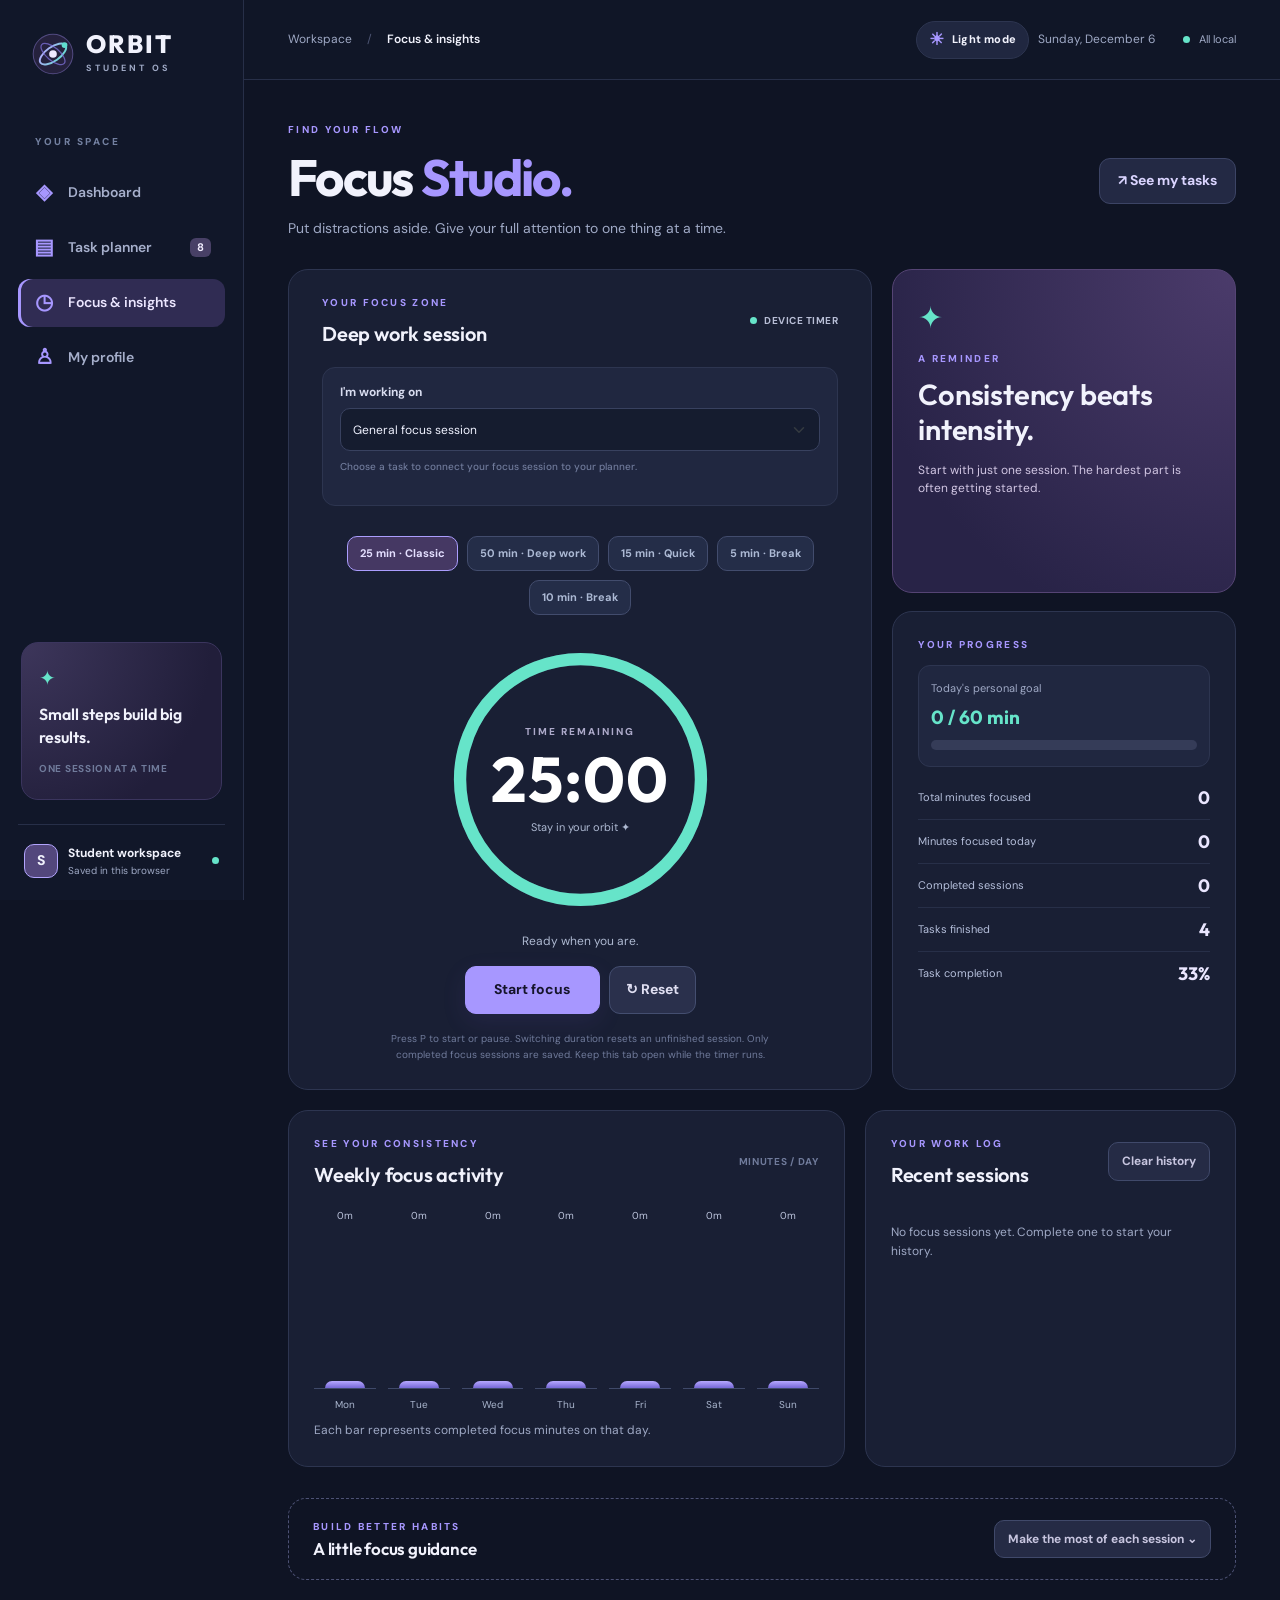
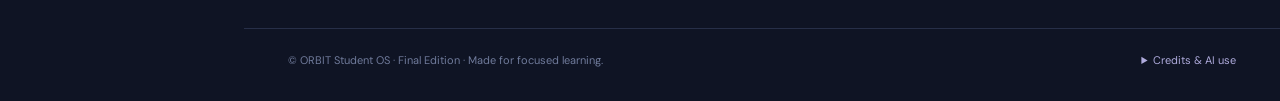
==== commit 7001662a: "Clarify Pomodoro timer instructions" ====
--- a/focus.html
+++ b/focus.html
@@ -41,7 +41,7 @@
     <div class="timer-circle"><svg viewBox="0 0 240 240" class="timer-svg" role="img" aria-label="Time remaining progress ring"><circle cx="120" cy="120" r="98" class="timer-track"/><circle cx="120" cy="120" r="98" class="timer-progress" id="timerProgress"/></svg><div class="timer-digits"><span class="ring-label">TIME REMAINING</span><strong id="timerLabel" role="timer">25:00</strong><span>Stay in your orbit ✦</span></div></div>
     <p id="timerStatus" class="timer-status" aria-live="polite">Ready when you are.</p>
     <div class="timer-actions"><button type="button" class="primary-link button-as-link" id="startTimer">Start focus</button><button type="button" class="secondary-button" id="pauseTimer" hidden>Pause</button><button type="button" class="secondary-button" id="resetTimer">↻ Reset</button></div>
-    <p class="fine-print">Press P to start or pause the timer. Only fully completed sessions are added to your history. Keep this tab open while the timer runs.</p>
+    <p class="fine-print">Press P to start or pause. Switching duration resets an unfinished session. Only completed focus sessions are saved. Keep this tab open while the timer runs.</p>
   </section>
   <section class="focus-side"><div class="panel focus-motivation"><span class="tiny-star">✦</span><p class="eyebrow">A REMINDER</p><h2>Consistency beats intensity.</h2><p>Start with just one session. The hardest part is often getting started.</p></div>
   <div class="panel focus-summary"><p class="eyebrow">YOUR PROGRESS</p><div class="daily-goal-focus"><span>Today's personal goal</span><strong id="focusGoalCaption">0 / 60 min</strong><div class="meter" role="progressbar" id="focusGoalMeter" aria-label="Today's focus goal" aria-valuemin="0" aria-valuemax="100" aria-valuenow="0"><div class="meter-fill" id="focusGoalBar"></div></div></div><div class="summary-line"><span>Total minutes focused</span><strong id="focusMinutes">0</strong></div><div class="summary-line"><span>Minutes focused today</span><strong id="todayFocus">0</strong></div><div class="summary-line"><span>Completed sessions</span><strong id="focusSessions">0</strong></div><div class="summary-line"><span>Tasks finished</span><strong id="finishedTasks">0</strong></div><div class="summary-line"><span>Task completion</span><strong id="focusCompletion">0%</strong></div></div></section>
--- a/css/style.css
+++ b/css/style.css
@@ -139,7 +139,7 @@
 .subtle-button,.ghost-button { border:1px solid #40496a; color:#c7c5df; background:#252b45; border-radius:10px; padding:9px 13px; font-size:12px; font-weight:700; }
 .subtle-button:hover,.ghost-button:hover { background:#363b5b; color:var(--text); border-color:#6f6797; }
 .tips-panel { display:none; flex:1 0 100%; border-top:1px solid var(--line); padding-top:14px; color:var(--muted); }
-.tips-panel p { margin:4px 0; font-size:12px; }
+.tips-panel p { margin:4px 0; font-size:14px; line-height:1.7; }
 .demo-note { color:#a8afd0; background:#1b2034; border-radius:12px; font-size:11px; padding:13px 17px; margin-top:24px; }
 .demo-note strong { color:#dcd8fa; }
 /* Planner */
